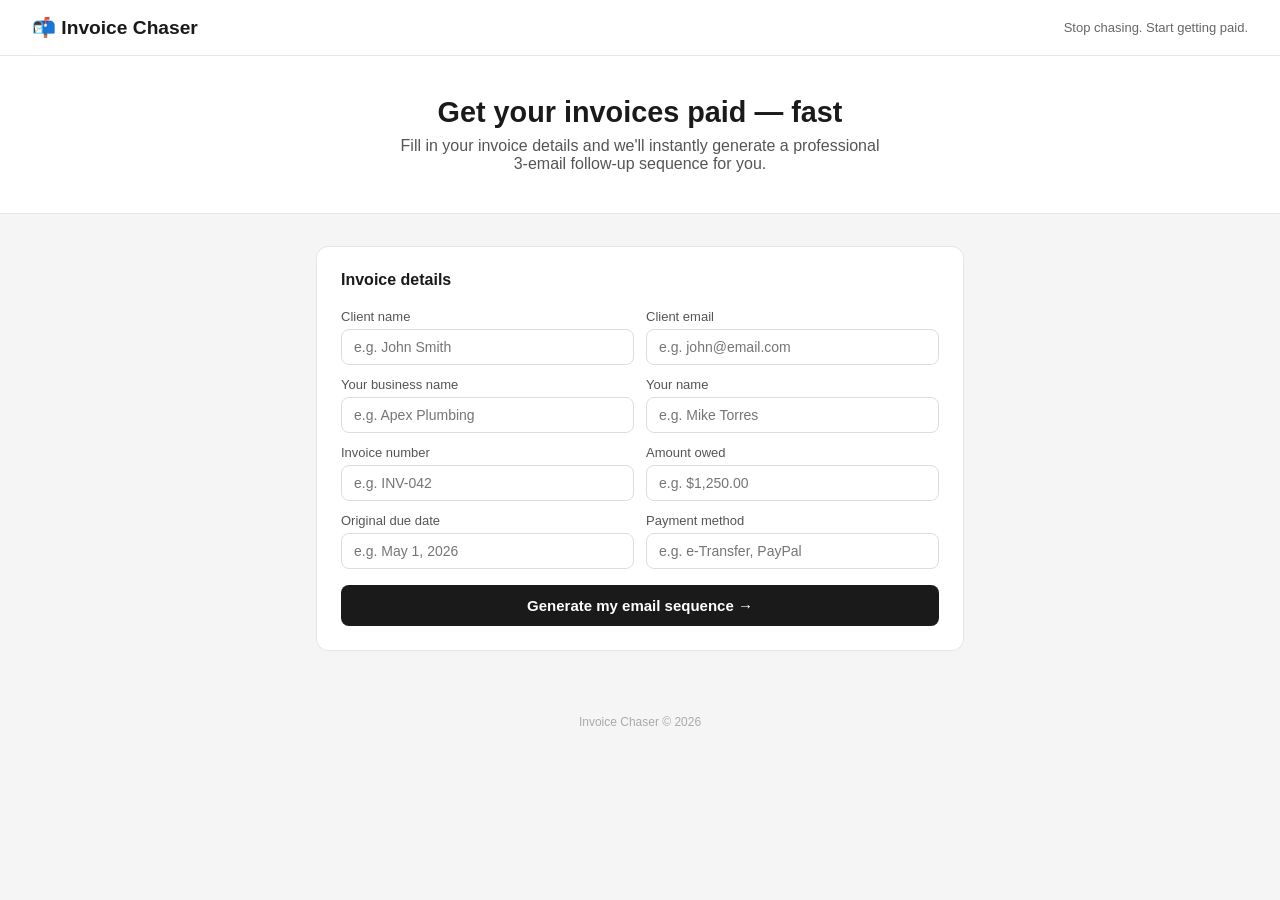
==== index.html @ e6f02ffe "Update index.html" ====
<!DOCTYPE html>
<html lang="en">
<head>
  <meta charset="UTF-8" />
  <meta name="viewport" content="width=device-width, initial-scale=1.0" />
  <title>Invoice Chaser – Get Paid Faster</title>
  <style>
    * { box-sizing: border-box; margin: 0; padding: 0; }
    body { font-family: -apple-system, BlinkMacSystemFont, 'Segoe UI', sans-serif; background: #f5f5f5; color: #1a1a1a; min-height: 100vh; }
    header { background: #fff; border-bottom: 1px solid #e5e5e5; padding: 1rem 2rem; display: flex; align-items: center; justify-content: space-between; }
    header h1 { font-size: 1.2rem; font-weight: 600; }
    header span { font-size: 13px; color: #666; }
    .hero { background: #fff; border-bottom: 1px solid #e5e5e5; padding: 2.5rem 2rem; text-align: center; }
    .hero h2 { font-size: 1.8rem; font-weight: 700; margin-bottom: 0.5rem; }
    .hero p { color: #555; font-size: 1rem; max-width: 480px; margin: 0 auto; }
    .container { max-width: 680px; margin: 2rem auto; padding: 0 1rem; }
    .card { background: #fff; border: 1px solid #e5e5e5; border-radius: 12px; padding: 1.5rem; margin-bottom: 1.5rem; }
    .card h3 { font-size: 1rem; font-weight: 600; margin-bottom: 1.25rem; }
    .grid { display: grid; grid-template-columns: 1fr 1fr; gap: 12px; }
    .field { display: flex; flex-direction: column; gap: 5px; margin-bottom: 12px; }
    .field label { font-size: 13px; color: #555; font-weight: 500; }
    .field input { padding: 9px 12px; border: 1px solid #ddd; border-radius: 8px; font-size: 14px; outline: none; transition: border 0.15s; }
    .field input:focus { border-color: #555; }
    .btn-generate { width: 100%; padding: 12px; font-size: 15px; font-weight: 600; background: #1a1a1a; color: #fff; border: none; border-radius: 8px; cursor: pointer; margin-top: 4px; transition: background 0.15s; }
    .btn-generate:hover { background: #333; }
    .tabs { display: flex; gap: 8px; margin-bottom: 1rem; }
    .tab { padding: 7px 16px; border-radius: 8px; border: 1px solid #ddd; background: #f5f5f5; font-size: 13px; cursor: pointer; color: #555; transition: all 0.15s; }
    .tab.active { background: #1a1a1a; color: #fff; border-color: #1a1a1a; font-weight: 500; }
    .badge { display: inline-block; font-size: 11px; padding: 3px 10px; border-radius: 20px; margin-bottom: 10px; font-weight: 500; }
    .badge.friendly { background: #e6f4ea; color: #2d6a3f; }
    .badge.firm { background: #fff3e0; color: #b45309; }
    .badge.final { background: #fde8e8; color: #b91c1c; }
    .email-subject { font-size: 12px; color: #777; padding-bottom: 10px; border-bottom: 1px solid #eee; margin-bottom: 10px; }
    .email-body { background: #f9f9f9; border-radius: 8px; padding: 1rem; font-size: 13.5px; line-height: 1.75; color: #1a1a1a; white-space: pre-wrap; min-height: 180px; }
    .btn-copy { margin-top: 10px; padding: 7px 16px; font-size: 13px; border: 1px solid #ddd; border-radius: 8px; background: #fff; cursor: pointer; transition: background 0.15s; }
    .btn-copy:hover { background: #f5f5f5; }
    .hidden { display: none; }
    .error { color: #b91c1c; font-size: 13px; padding: 0.75rem; background: #fde8e8; border-radius: 8px; margin-top: 8px; }
    footer { text-align: center; padding: 2rem; font-size: 12px; color: #aaa; }
    @media (max-width: 520px) { .grid { grid-template-columns: 1fr; } .hero h2 { font-size: 1.4rem; } }
  </style>
</head>
<body>

<header>
  <h1>📬 Invoice Chaser</h1>
  <span>Stop chasing. Start getting paid.</span>
</header>

<div class="hero">
  <h2>Get your invoices paid — fast</h2>
  <p>Fill in your invoice details and we'll instantly generate a professional 3-email follow-up sequence for you.</p>
</div>

<div class="container">
  <div class="card">
    <h3>Invoice details</h3>
    <div class="grid">
      <div class="field">
        <label for="clientName">Client name</label>
        <input type="text" id="clientName" placeholder="e.g. John Smith" />
      </div>
      <div class="field">
        <label for="clientEmail">Client email</label>
        <input type="email" id="clientEmail" placeholder="e.g. john@email.com" />
      </div>
    </div>
    <div class="grid">
      <div class="field">
        <label for="businessName">Your business name</label>
        <input type="text" id="businessName" placeholder="e.g. Apex Plumbing" />
      </div>
      <div class="field">
        <label for="yourName">Your name</label>
        <input type="text" id="yourName" placeholder="e.g. Mike Torres" />
      </div>
    </div>
    <div class="grid">
      <div class="field">
        <label for="invoiceNum">Invoice number</label>
        <input type="text" id="invoiceNum" placeholder="e.g. INV-042" />
      </div>
      <div class="field">
        <label for="amount">Amount owed</label>
        <input type="text" id="amount" placeholder="e.g. $1,250.00" />
      </div>
    </div>
    <div class="grid">
      <div class="field">
        <label for="dueDate">Original due date</label>
        <input type="text" id="dueDate" placeholder="e.g. May 1, 2026" />
      </div>
      <div class="field">
        <label for="payMethod">Payment method</label>
        <input type="text" id="payMethod" placeholder="e.g. e-Transfer, PayPal" />
      </div>
    </div>
    <button class="btn-generate" onclick="generateEmails()">Generate my email sequence →</button>
    <div id="errorMsg" class="error hidden"></div>
  </div>

  <div id="resultsSection" class="hidden">
    <div class="card">
      <h3>Your 3-email sequence</h3>
      <div class="tabs">
        <button class="tab active" onclick="showTab(0, this)">Email 1</button>
        <button class="tab" onclick="showTab(1, this)">Email 2</button>
        <button class="tab" onclick="showTab(2, this)">Email 3</button>
      </div>

      <div id="emailContent">
        <div id="tab0">
          <span class="badge friendly">Friendly reminder · 7 days overdue</span>
          <div class="email-subject" id="subject0"></div>
          <div class="email-body" id="body0"></div>
          <button class="btn-copy" onclick="copyEmail(0)">Copy email</button>
        </div>
        <div id="tab1" class="hidden">
          <span class="badge firm">Firm follow-up · 14 days overdue</span>
          <div class="email-subject" id="subject1"></div>
          <div class="email-body" id="body1"></div>
          <button class="btn-copy" onclick="copyEmail(1)">Copy email</button>
        </div>
        <div id="tab2" class="hidden">
          <span class="badge final">Final notice · 30 days overdue</span>
          <div class="email-subject" id="subject2"></div>
          <div class="email-body" id="body2"></div>
          <button class="btn-copy" onclick="copyEmail(2)">Copy email</button>
        </div>
      </div>
    </div>
  </div>
</div>

<footer>Invoice Chaser &copy; 2026</footer>

<script>
  function showTab(index, btn) {
    [0,1,2].forEach(i => {
      document.getElementById('tab' + i).classList.toggle('hidden', i !== index);
    });
    document.querySelectorAll('.tab').forEach((t, i) => {
      t.classList.toggle('active', i === index);
    });
  }

  function generateEmails() {
    const clientName = document.getElementById('clientName').value.trim() || 'there';
    const clientEmail = document.getElementById('clientEmail').value.trim();
    const businessName = document.getElementById('businessName').value.trim() || 'our business';
    const yourName = document.getElementById('yourName').value.trim() || 'The Team';
    const invoiceNum = document.getElementById('invoiceNum').value.trim() || 'INV-001';
    const amount = document.getElementById('amount').value.trim() || 'the outstanding amount';
    const dueDate = document.getElementById('dueDate').value.trim() || 'the due date';
    const payMethod = document.getElementById('payMethod').value.trim() || 'bank transfer or e-Transfer';

    const errorEl = document.getElementById('errorMsg');
    if (!document.getElementById('clientName').value.trim() || !document.getElementById('invoiceNum').value.trim() || !document.getElementById('amount').value.trim()) {
      errorEl.textContent = 'Please fill in at least the client name, invoice number, and amount.';
      errorEl.classList.remove('hidden');
      return;
    }
    errorEl.classList.add('hidden');

    const emails = [
      {
        subject: `Friendly reminder – Invoice ${invoiceNum} due`,
        body: `Hi ${clientName},

I hope you're doing well! I just wanted to send a quick reminder that Invoice ${invoiceNum} for ${amount}, which was due on ${dueDate}, is still outstanding.

If you've already sent payment, please disregard this message — and thank you!

If not, you can pay via ${payMethod} at your earliest convenience. Please don't hesitate to reach out if you have any questions.

Thanks so much,
${yourName}
${businessName}`
      },
      {
        subject: `Second notice – Invoice ${invoiceNum} now 14 days overdue`,
        body: `Hi ${clientName},

I'm following up on my previous email regarding Invoice ${invoiceNum} for ${amount}, which is now 14 days past due.

I understand things get busy, but I'd appreciate it if you could arrange payment at your earliest convenience. If there's an issue with the invoice or you'd like to discuss a payment plan, I'm happy to chat.

Please confirm receipt of this email and let me know when I can expect payment.

Payment can be made via ${payMethod}.

Kind regards,
${yourName}
${businessName}`
      },
      {
        subject: `Final notice – Invoice ${invoiceNum} requires immediate attention`,
        body: `Hi ${clientName},

This is a final notice regarding Invoice ${invoiceNum} for ${amount}, which is now 30 days overdue despite two previous reminders.

I require payment in full within the next 7 days. If payment is not received by then, I will have no choice but to apply a late fee and refer this matter to a collections agency.

I would much prefer to resolve this directly with you. Please contact me immediately to arrange payment via ${payMethod} or to discuss the situation.

Regards,
${yourName}
${businessName}`
      }
    ];

    document.getElementById('subject0').textContent = 'Subject: ' + emails[0].subject;
    document.getElementById('body0').textContent = emails[0].body;
    document.getElementById('subject1').textContent = 'Subject: ' + emails[1].subject;
    document.getElementById('body1').textContent = emails[1].body;
    document.getElementById('subject2').textContent = 'Subject: ' + emails[2].subject;
    document.getElementById('body2').textContent = emails[2].body;

    document.getElementById('resultsSection').classList.remove('hidden');
    showTab(0, document.querySelectorAll('.tab')[0]);
  }

  function copyEmail(index) {
    const subject = document.getElementById('subject' + index).textContent;
    const body = document.getElementById('body' + index).textContent;
    navigator.clipboard.writeText(subject + '\n\n' + body);
    const btns = document.querySelectorAll('.btn-copy');
    btns[index].textContent = 'Copied!';
    setTimeout(() => { btns[index].textContent = 'Copy email'; }, 2000);
  }
</script>
</body>
</html>
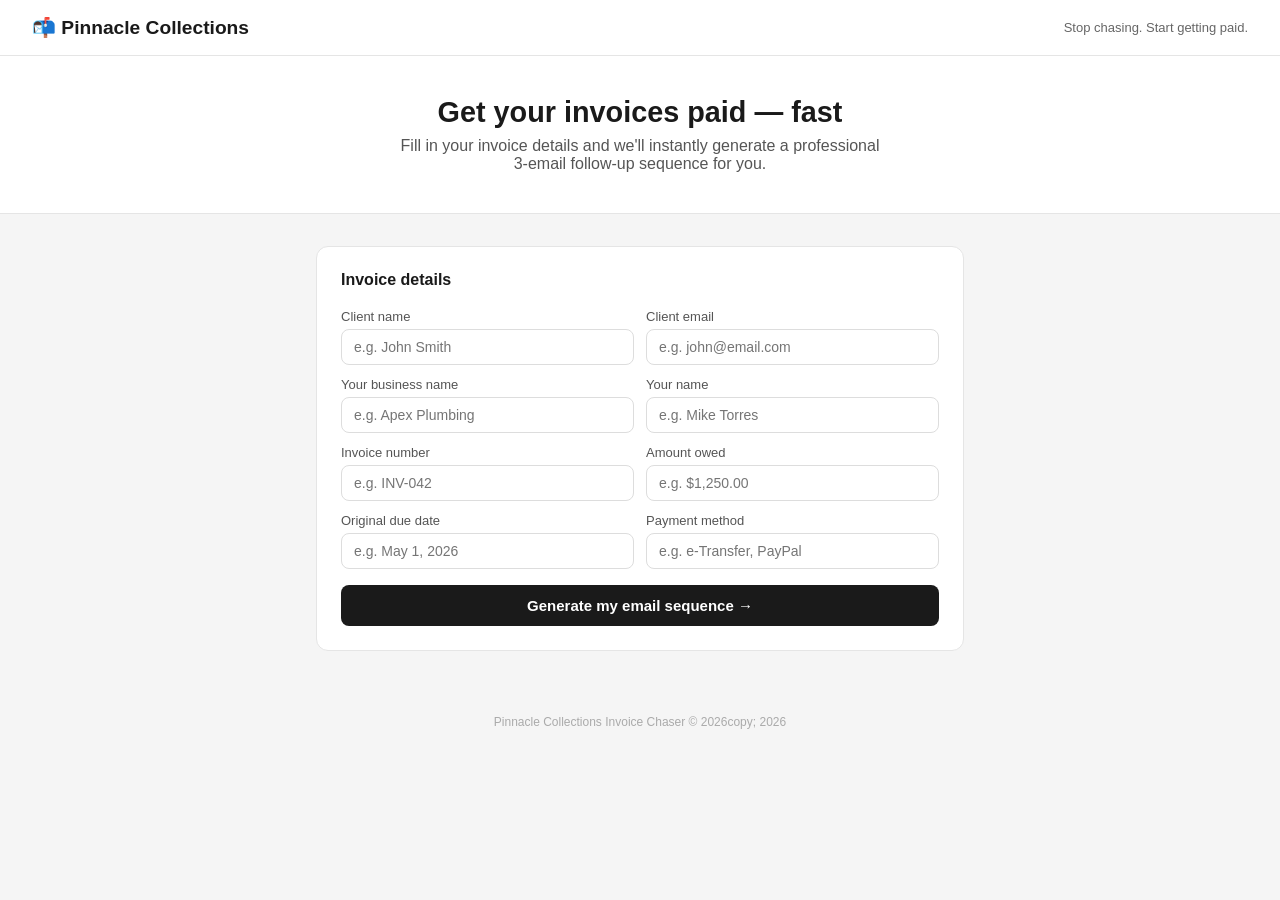
==== commit 73e5193b: "Update index.html" ====
--- a/index.html
+++ b/index.html
@@ -3,7 +3,7 @@
 <head>
   <meta charset="UTF-8" />
   <meta name="viewport" content="width=device-width, initial-scale=1.0" />
-  <title>Invoice Chaser – Get Paid Faster</title>
+  <title>Pinnacle Collections – Invoice Chaser</title>
   <style>
     * { box-sizing: border-box; margin: 0; padding: 0; }
     body { font-family: -apple-system, BlinkMacSystemFont, 'Segoe UI', sans-serif; background: #f5f5f5; color: #1a1a1a; min-height: 100vh; }
@@ -43,7 +43,7 @@
 <body>
 
 <header>
-  <h1>📬 Invoice Chaser</h1>
+  <h1>📬 Pinnacle Collections</h1>
   <span>Stop chasing. Start getting paid.</span>
 </header>
 
@@ -132,7 +132,7 @@
   </div>
 </div>
 
-<footer>Invoice Chaser &copy; 2026</footer>
+<footer>Pinnacle Collections Invoice Chaser &copy; 2026copy; 2026</footer>
 
 <script>
   function showTab(index, btn) {
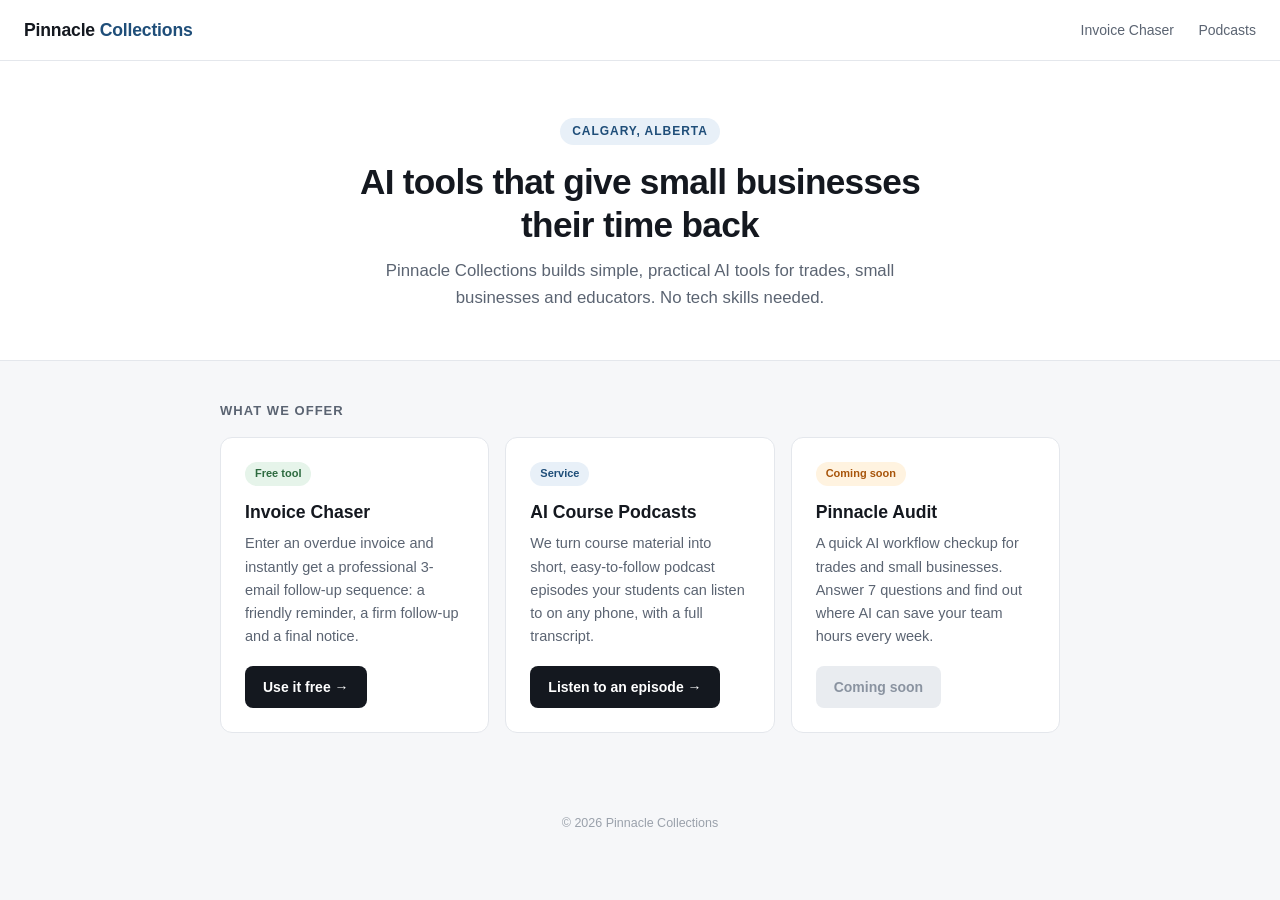
==== commit a731188f: "Turn site into Pinnacle Collections homepage with Invoice Chaser and EMR podcast pages Co-Authored-B" ====
--- a/index.html
+++ b/index.html
@@ -3,231 +3,51 @@
 <head>
   <meta charset="UTF-8" />
   <meta name="viewport" content="width=device-width, initial-scale=1.0" />
-  <title>Pinnacle Collections – Invoice Chaser</title>
-  <style>
-    * { box-sizing: border-box; margin: 0; padding: 0; }
-    body { font-family: -apple-system, BlinkMacSystemFont, 'Segoe UI', sans-serif; background: #f5f5f5; color: #1a1a1a; min-height: 100vh; }
-    header { background: #fff; border-bottom: 1px solid #e5e5e5; padding: 1rem 2rem; display: flex; align-items: center; justify-content: space-between; }
-    header h1 { font-size: 1.2rem; font-weight: 600; }
-    header span { font-size: 13px; color: #666; }
-    .hero { background: #fff; border-bottom: 1px solid #e5e5e5; padding: 2.5rem 2rem; text-align: center; }
-    .hero h2 { font-size: 1.8rem; font-weight: 700; margin-bottom: 0.5rem; }
-    .hero p { color: #555; font-size: 1rem; max-width: 480px; margin: 0 auto; }
-    .container { max-width: 680px; margin: 2rem auto; padding: 0 1rem; }
-    .card { background: #fff; border: 1px solid #e5e5e5; border-radius: 12px; padding: 1.5rem; margin-bottom: 1.5rem; }
-    .card h3 { font-size: 1rem; font-weight: 600; margin-bottom: 1.25rem; }
-    .grid { display: grid; grid-template-columns: 1fr 1fr; gap: 12px; }
-    .field { display: flex; flex-direction: column; gap: 5px; margin-bottom: 12px; }
-    .field label { font-size: 13px; color: #555; font-weight: 500; }
-    .field input { padding: 9px 12px; border: 1px solid #ddd; border-radius: 8px; font-size: 14px; outline: none; transition: border 0.15s; }
-    .field input:focus { border-color: #555; }
-    .btn-generate { width: 100%; padding: 12px; font-size: 15px; font-weight: 600; background: #1a1a1a; color: #fff; border: none; border-radius: 8px; cursor: pointer; margin-top: 4px; transition: background 0.15s; }
-    .btn-generate:hover { background: #333; }
-    .tabs { display: flex; gap: 8px; margin-bottom: 1rem; }
-    .tab { padding: 7px 16px; border-radius: 8px; border: 1px solid #ddd; background: #f5f5f5; font-size: 13px; cursor: pointer; color: #555; transition: all 0.15s; }
-    .tab.active { background: #1a1a1a; color: #fff; border-color: #1a1a1a; font-weight: 500; }
-    .badge { display: inline-block; font-size: 11px; padding: 3px 10px; border-radius: 20px; margin-bottom: 10px; font-weight: 500; }
-    .badge.friendly { background: #e6f4ea; color: #2d6a3f; }
-    .badge.firm { background: #fff3e0; color: #b45309; }
-    .badge.final { background: #fde8e8; color: #b91c1c; }
-    .email-subject { font-size: 12px; color: #777; padding-bottom: 10px; border-bottom: 1px solid #eee; margin-bottom: 10px; }
-    .email-body { background: #f9f9f9; border-radius: 8px; padding: 1rem; font-size: 13.5px; line-height: 1.75; color: #1a1a1a; white-space: pre-wrap; min-height: 180px; }
-    .btn-copy { margin-top: 10px; padding: 7px 16px; font-size: 13px; border: 1px solid #ddd; border-radius: 8px; background: #fff; cursor: pointer; transition: background 0.15s; }
-    .btn-copy:hover { background: #f5f5f5; }
-    .hidden { display: none; }
-    .error { color: #b91c1c; font-size: 13px; padding: 0.75rem; background: #fde8e8; border-radius: 8px; margin-top: 8px; }
-    footer { text-align: center; padding: 2rem; font-size: 12px; color: #aaa; }
-    @media (max-width: 520px) { .grid { grid-template-columns: 1fr; } .hero h2 { font-size: 1.4rem; } }
-  </style>
+  <title>Pinnacle Collections – AI tools for small businesses</title>
+  <meta name="description" content="Pinnacle Collections builds simple AI tools and AI-produced content for small businesses, trades and educators." />
+  <link rel="stylesheet" href="/style.css" />
 </head>
 <body>
 
 <header>
-  <h1>📬 Pinnacle Collections</h1>
-  <span>Stop chasing. Start getting paid.</span>
+  <a class="brand" href="/">Pinnacle <span>Collections</span></a>
+  <nav>
+    <a href="/invoice-chaser.html">Invoice Chaser</a>
+    <a href="/podcasts/">Podcasts</a>
+  </nav>
 </header>
 
-<div class="hero">
-  <h2>Get your invoices paid — fast</h2>
-  <p>Fill in your invoice details and we'll instantly generate a professional 3-email follow-up sequence for you.</p>
-</div>
+<section class="hero">
+  <span class="eyebrow">Calgary, Alberta</span>
+  <h1>AI tools that give small businesses their time back</h1>
+  <p>Pinnacle Collections builds simple, practical AI tools for trades, small businesses and educators. No tech skills needed.</p>
+</section>
 
-<div class="container">
-  <div class="card">
-    <h3>Invoice details</h3>
-    <div class="grid">
-      <div class="field">
-        <label for="clientName">Client name</label>
-        <input type="text" id="clientName" placeholder="e.g. John Smith" />
-      </div>
-      <div class="field">
-        <label for="clientEmail">Client email</label>
-        <input type="email" id="clientEmail" placeholder="e.g. john@email.com" />
-      </div>
+<main class="container">
+  <p class="section-title">What we offer</p>
+  <div class="cards">
+    <div class="card">
+      <span class="tag free">Free tool</span>
+      <h2>Invoice Chaser</h2>
+      <p>Enter an overdue invoice and instantly get a professional 3-email follow-up sequence: a friendly reminder, a firm follow-up and a final notice.</p>
+      <a class="btn" href="/invoice-chaser.html">Use it free &rarr;</a>
     </div>
-    <div class="grid">
-      <div class="field">
-        <label for="businessName">Your business name</label>
-        <input type="text" id="businessName" placeholder="e.g. Apex Plumbing" />
-      </div>
-      <div class="field">
-        <label for="yourName">Your name</label>
-        <input type="text" id="yourName" placeholder="e.g. Mike Torres" />
-      </div>
+    <div class="card">
+      <span class="tag service">Service</span>
+      <h2>AI Course Podcasts</h2>
+      <p>We turn course material into short, easy-to-follow podcast episodes your students can listen to on any phone, with a full transcript.</p>
+      <a class="btn" href="/podcasts/">Listen to an episode &rarr;</a>
     </div>
-    <div class="grid">
-      <div class="field">
-        <label for="invoiceNum">Invoice number</label>
-        <input type="text" id="invoiceNum" placeholder="e.g. INV-042" />
-      </div>
-      <div class="field">
-        <label for="amount">Amount owed</label>
-        <input type="text" id="amount" placeholder="e.g. $1,250.00" />
-      </div>
-    </div>
-    <div class="grid">
-      <div class="field">
-        <label for="dueDate">Original due date</label>
-        <input type="text" id="dueDate" placeholder="e.g. May 1, 2026" />
-      </div>
-      <div class="field">
-        <label for="payMethod">Payment method</label>
-        <input type="text" id="payMethod" placeholder="e.g. e-Transfer, PayPal" />
-      </div>
-    </div>
-    <button class="btn-generate" onclick="generateEmails()">Generate my email sequence →</button>
-    <div id="errorMsg" class="error hidden"></div>
-  </div>
-
-  <div id="resultsSection" class="hidden">
     <div class="card">
-      <h3>Your 3-email sequence</h3>
-      <div class="tabs">
-        <button class="tab active" onclick="showTab(0, this)">Email 1</button>
-        <button class="tab" onclick="showTab(1, this)">Email 2</button>
-        <button class="tab" onclick="showTab(2, this)">Email 3</button>
-      </div>
-
-      <div id="emailContent">
-        <div id="tab0">
-          <span class="badge friendly">Friendly reminder · 7 days overdue</span>
-          <div class="email-subject" id="subject0"></div>
-          <div class="email-body" id="body0"></div>
-          <button class="btn-copy" onclick="copyEmail(0)">Copy email</button>
-        </div>
-        <div id="tab1" class="hidden">
-          <span class="badge firm">Firm follow-up · 14 days overdue</span>
-          <div class="email-subject" id="subject1"></div>
-          <div class="email-body" id="body1"></div>
-          <button class="btn-copy" onclick="copyEmail(1)">Copy email</button>
-        </div>
-        <div id="tab2" class="hidden">
-          <span class="badge final">Final notice · 30 days overdue</span>
-          <div class="email-subject" id="subject2"></div>
-          <div class="email-body" id="body2"></div>
-          <button class="btn-copy" onclick="copyEmail(2)">Copy email</button>
-        </div>
-      </div>
+      <span class="tag soon">Coming soon</span>
+      <h2>Pinnacle Audit</h2>
+      <p>A quick AI workflow checkup for trades and small businesses. Answer 7 questions and find out where AI can save your team hours every week.</p>
+      <span class="btn disabled">Coming soon</span>
     </div>
   </div>
-</div>
+</main>
 
-<footer>Pinnacle Collections Invoice Chaser &copy; 2026copy; 2026</footer>
+<footer>&copy; 2026 Pinnacle Collections</footer>
 
-<script>
-  function showTab(index, btn) {
-    [0,1,2].forEach(i => {
-      document.getElementById('tab' + i).classList.toggle('hidden', i !== index);
-    });
-    document.querySelectorAll('.tab').forEach((t, i) => {
-      t.classList.toggle('active', i === index);
-    });
-  }
-
-  function generateEmails() {
-    const clientName = document.getElementById('clientName').value.trim() || 'there';
-    const clientEmail = document.getElementById('clientEmail').value.trim();
-    const businessName = document.getElementById('businessName').value.trim() || 'our business';
-    const yourName = document.getElementById('yourName').value.trim() || 'The Team';
-    const invoiceNum = document.getElementById('invoiceNum').value.trim() || 'INV-001';
-    const amount = document.getElementById('amount').value.trim() || 'the outstanding amount';
-    const dueDate = document.getElementById('dueDate').value.trim() || 'the due date';
-    const payMethod = document.getElementById('payMethod').value.trim() || 'bank transfer or e-Transfer';
-
-    const errorEl = document.getElementById('errorMsg');
-    if (!document.getElementById('clientName').value.trim() || !document.getElementById('invoiceNum').value.trim() || !document.getElementById('amount').value.trim()) {
-      errorEl.textContent = 'Please fill in at least the client name, invoice number, and amount.';
-      errorEl.classList.remove('hidden');
-      return;
-    }
-    errorEl.classList.add('hidden');
-
-    const emails = [
-      {
-        subject: `Friendly reminder – Invoice ${invoiceNum} due`,
-        body: `Hi ${clientName},
-
-I hope you're doing well! I just wanted to send a quick reminder that Invoice ${invoiceNum} for ${amount}, which was due on ${dueDate}, is still outstanding.
-
-If you've already sent payment, please disregard this message — and thank you!
-
-If not, you can pay via ${payMethod} at your earliest convenience. Please don't hesitate to reach out if you have any questions.
-
-Thanks so much,
-${yourName}
-${businessName}`
-      },
-      {
-        subject: `Second notice – Invoice ${invoiceNum} now 14 days overdue`,
-        body: `Hi ${clientName},
-
-I'm following up on my previous email regarding Invoice ${invoiceNum} for ${amount}, which is now 14 days past due.
-
-I understand things get busy, but I'd appreciate it if you could arrange payment at your earliest convenience. If there's an issue with the invoice or you'd like to discuss a payment plan, I'm happy to chat.
-
-Please confirm receipt of this email and let me know when I can expect payment.
-
-Payment can be made via ${payMethod}.
-
-Kind regards,
-${yourName}
-${businessName}`
-      },
-      {
-        subject: `Final notice – Invoice ${invoiceNum} requires immediate attention`,
-        body: `Hi ${clientName},
-
-This is a final notice regarding Invoice ${invoiceNum} for ${amount}, which is now 30 days overdue despite two previous reminders.
-
-I require payment in full within the next 7 days. If payment is not received by then, I will have no choice but to apply a late fee and refer this matter to a collections agency.
-
-I would much prefer to resolve this directly with you. Please contact me immediately to arrange payment via ${payMethod} or to discuss the situation.
-
-Regards,
-${yourName}
-${businessName}`
-      }
-    ];
-
-    document.getElementById('subject0').textContent = 'Subject: ' + emails[0].subject;
-    document.getElementById('body0').textContent = emails[0].body;
-    document.getElementById('subject1').textContent = 'Subject: ' + emails[1].subject;
-    document.getElementById('body1').textContent = emails[1].body;
-    document.getElementById('subject2').textContent = 'Subject: ' + emails[2].subject;
-    document.getElementById('body2').textContent = emails[2].body;
-
-    document.getElementById('resultsSection').classList.remove('hidden');
-    showTab(0, document.querySelectorAll('.tab')[0]);
-  }
-
-  function copyEmail(index) {
-    const subject = document.getElementById('subject' + index).textContent;
-    const body = document.getElementById('body' + index).textContent;
-    navigator.clipboard.writeText(subject + '\n\n' + body);
-    const btns = document.querySelectorAll('.btn-copy');
-    btns[index].textContent = 'Copied!';
-    setTimeout(() => { btns[index].textContent = 'Copy email'; }, 2000);
-  }
-</script>
 </body>
 </html>
--- a/style.css
+++ b/style.css
@@ -0,0 +1,40 @@
+* { box-sizing: border-box; margin: 0; padding: 0; }
+:root { --ink: #14181f; --muted: #5b6472; --line: #e4e7ec; --bg: #f6f7f9; --accent: #1f4e79; --accent-soft: #e8f0f8; }
+body { font-family: -apple-system, BlinkMacSystemFont, 'Segoe UI', Roboto, sans-serif; background: var(--bg); color: var(--ink); line-height: 1.6; }
+a { color: var(--accent); }
+header { background: #fff; border-bottom: 1px solid var(--line); padding: 1rem 1.5rem; display: flex; align-items: center; justify-content: space-between; }
+header .brand { font-weight: 700; font-size: 1.1rem; color: var(--ink); text-decoration: none; letter-spacing: -0.01em; }
+header .brand span { color: var(--accent); }
+header nav a { font-size: 14px; color: var(--muted); text-decoration: none; margin-left: 1.25rem; }
+header nav a:hover { color: var(--ink); }
+.hero { background: #fff; border-bottom: 1px solid var(--line); padding: 3.5rem 1.5rem 3rem; text-align: center; }
+.hero .eyebrow { display: inline-block; font-size: 12px; font-weight: 600; letter-spacing: .08em; text-transform: uppercase; color: var(--accent); background: var(--accent-soft); padding: 4px 12px; border-radius: 20px; margin-bottom: 1rem; }
+.hero h1 { font-size: 2.2rem; line-height: 1.2; letter-spacing: -0.02em; max-width: 640px; margin: 0 auto .75rem; }
+.hero p { color: var(--muted); max-width: 540px; margin: 0 auto; font-size: 1.05rem; }
+.container { max-width: 880px; margin: 2.5rem auto; padding: 0 1.25rem; }
+.narrow { max-width: 720px; }
+.section-title { font-size: 13px; font-weight: 600; text-transform: uppercase; letter-spacing: .08em; color: var(--muted); margin: 0 0 1rem; }
+.cards { display: grid; grid-template-columns: repeat(auto-fit, minmax(240px, 1fr)); gap: 16px; }
+.card { background: #fff; border: 1px solid var(--line); border-radius: 12px; padding: 1.5rem; display: flex; flex-direction: column; margin-bottom: 1.25rem; }
+.cards .card { margin-bottom: 0; }
+.card h2, .card h3 { font-size: 1.1rem; margin-bottom: .4rem; }
+.card p { color: var(--muted); font-size: 14.5px; flex: 1; }
+.tag { align-self: flex-start; font-size: 11px; font-weight: 600; padding: 3px 10px; border-radius: 20px; margin-bottom: .75rem; }
+.tag.free { background: #e6f4ea; color: #2d6a3f; }
+.tag.soon { background: #fff3e0; color: #a8550b; }
+.tag.service { background: var(--accent-soft); color: var(--accent); }
+.btn { display: inline-block; margin-top: 1.1rem; padding: 10px 18px; background: var(--ink); color: #fff; border-radius: 8px; text-decoration: none; font-size: 14px; font-weight: 600; align-self: flex-start; }
+.btn:hover { background: #2c3440; }
+.btn.ghost { background: #fff; color: var(--ink); border: 1px solid var(--line); }
+.btn.disabled { background: #e9ecf0; color: #8a93a0; pointer-events: none; }
+audio { width: 100%; margin-top: .5rem; }
+.keypoints { list-style: none; }
+.keypoints li { padding: .7rem 0; border-bottom: 1px solid var(--line); font-size: 15px; }
+.keypoints li:last-child { border-bottom: 0; }
+.keypoints strong { color: var(--accent); }
+.notice { background: #fff8e6; border: 1px solid #f3dfa8; border-radius: 10px; padding: 1rem 1.25rem; font-size: 13.5px; color: #6b5414; }
+details summary { cursor: pointer; font-weight: 600; }
+.transcript { white-space: pre-wrap; font-size: 14px; color: #333; margin-top: 1rem; max-height: 480px; overflow-y: auto; background: var(--bg); padding: 1rem; border-radius: 8px; }
+.meta { font-size: 13px; color: var(--muted); margin-bottom: .75rem; }
+footer { text-align: center; padding: 2.5rem 1rem; font-size: 12.5px; color: #9aa1ab; }
+@media (max-width: 560px) { .hero h1 { font-size: 1.65rem; } header nav a { margin-left: .8rem; } }
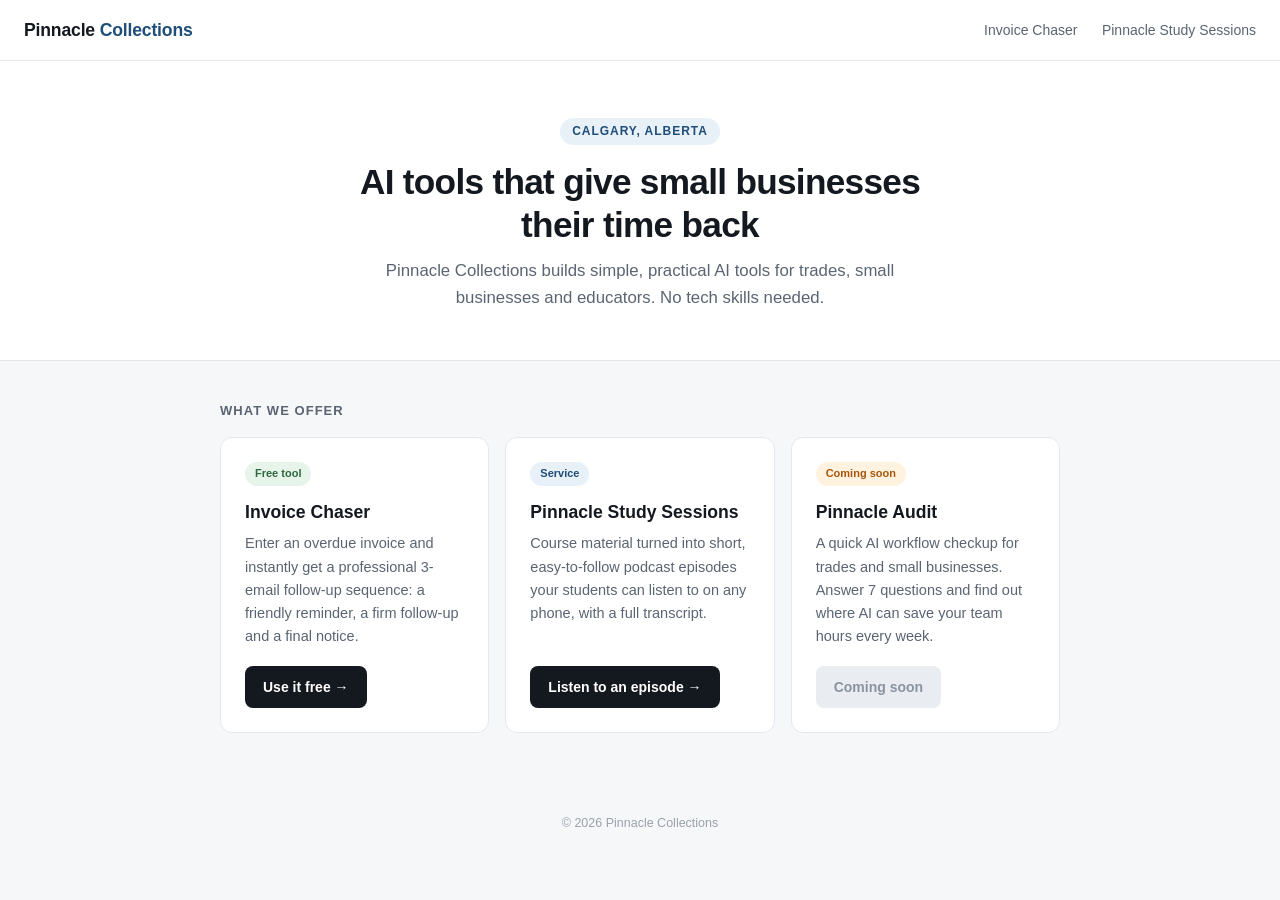
==== commit e69e21cd: "Rename podcast to Pinnacle Study Sessions Co-Authored-By: Claude Opus 5.5 <noreply@anthropic.com> Cl" ====
--- a/index.html
+++ b/index.html
@@ -13,7 +13,7 @@
   <a class="brand" href="/">Pinnacle <span>Collections</span></a>
   <nav>
     <a href="/invoice-chaser.html">Invoice Chaser</a>
-    <a href="/podcasts/">Podcasts</a>
+    <a href="/podcasts/">Pinnacle Study Sessions</a>
   </nav>
 </header>
 
@@ -34,8 +34,8 @@
     </div>
     <div class="card">
       <span class="tag service">Service</span>
-      <h2>AI Course Podcasts</h2>
-      <p>We turn course material into short, easy-to-follow podcast episodes your students can listen to on any phone, with a full transcript.</p>
+      <h2>Pinnacle Study Sessions</h2>
+      <p>Course material turned into short, easy-to-follow podcast episodes your students can listen to on any phone, with a full transcript.</p>
       <a class="btn" href="/podcasts/">Listen to an episode &rarr;</a>
     </div>
     <div class="card">
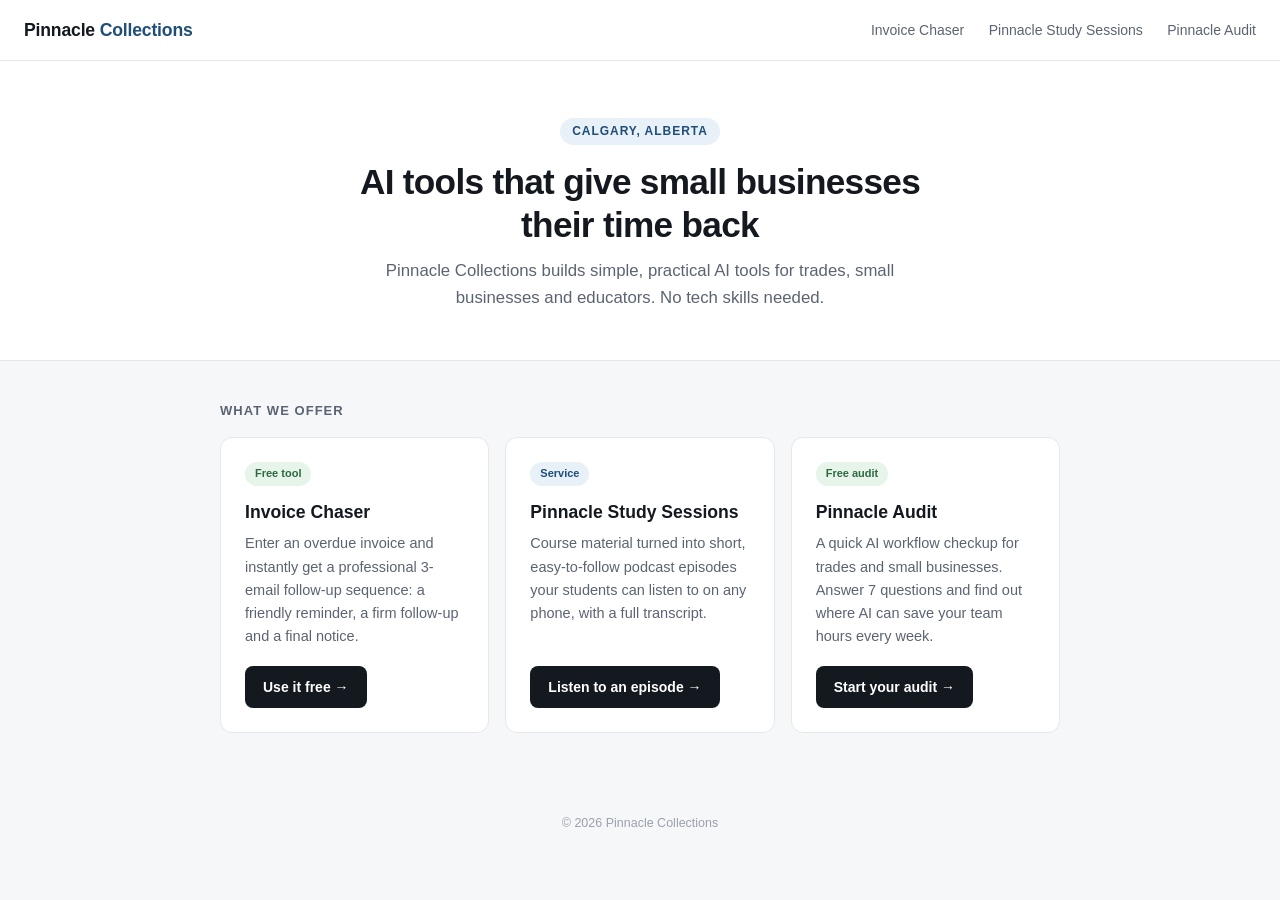
==== commit 07d73bd1: "Link Pinnacle Audit from homepage Co-Authored-By: Claude Opus 5.5 <noreply@anthropic.com> Claude-Ses" ====
--- a/index.html
+++ b/index.html
@@ -14,6 +14,7 @@
   <nav>
     <a href="/invoice-chaser.html">Invoice Chaser</a>
     <a href="/podcasts/">Pinnacle Study Sessions</a>
+    <a href="https://pinnacle-audit.vercel.app">Pinnacle Audit</a>
   </nav>
 </header>
 
@@ -39,10 +40,10 @@
       <a class="btn" href="/podcasts/">Listen to an episode &rarr;</a>
     </div>
     <div class="card">
-      <span class="tag soon">Coming soon</span>
+      <span class="tag free">Free audit</span>
       <h2>Pinnacle Audit</h2>
       <p>A quick AI workflow checkup for trades and small businesses. Answer 7 questions and find out where AI can save your team hours every week.</p>
-      <span class="btn disabled">Coming soon</span>
+      <a class="btn" href="https://pinnacle-audit.vercel.app">Start your audit &rarr;</a>
     </div>
   </div>
 </main>
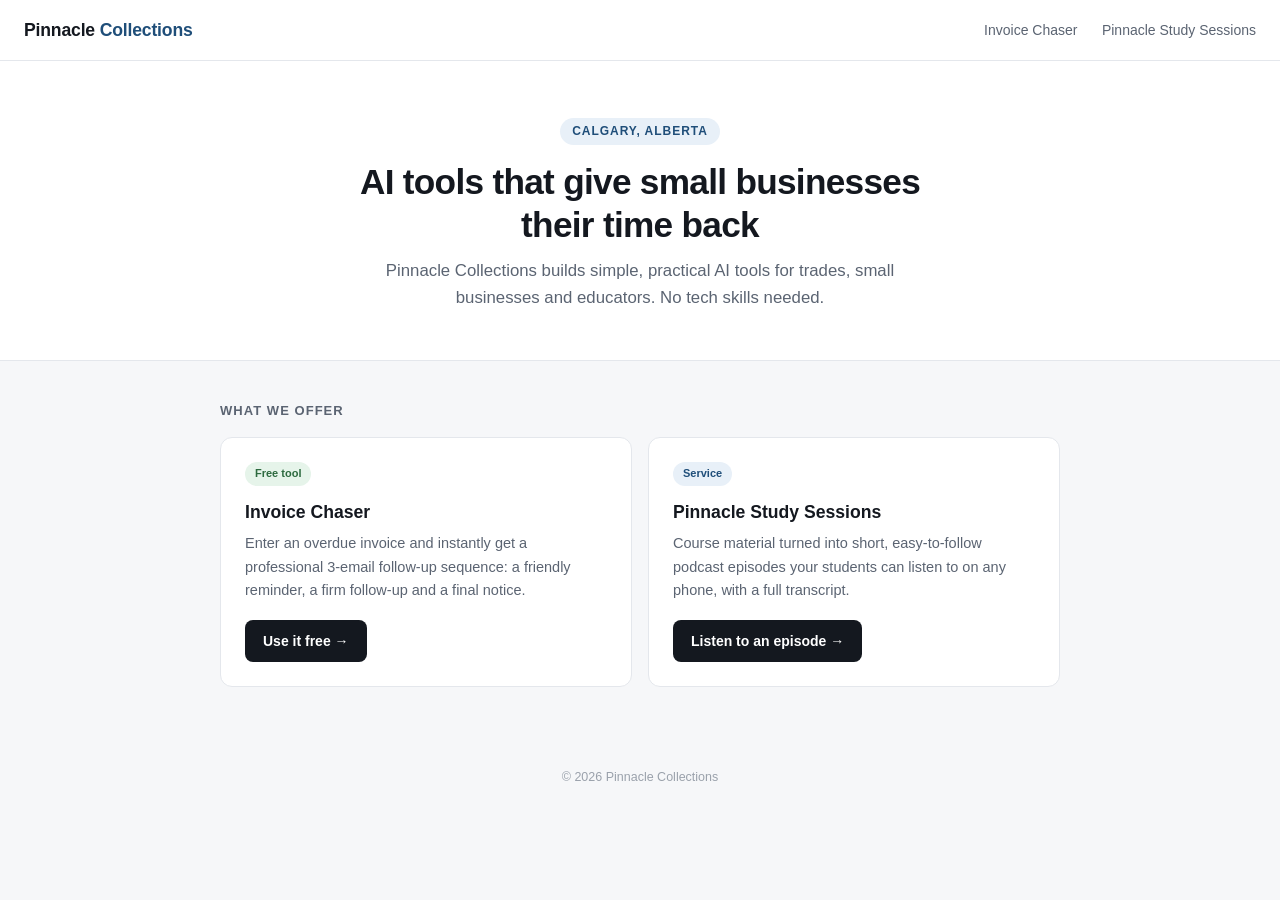
==== commit ae58db6f: "Remove Pinnacle Audit from the site Co-Authored-By: Claude Opus 5.5 <noreply@anthropic.com> Claude-S" ====
--- a/index.html
+++ b/index.html
@@ -14,7 +14,6 @@
   <nav>
     <a href="/invoice-chaser.html">Invoice Chaser</a>
     <a href="/podcasts/">Pinnacle Study Sessions</a>
-    <a href="https://pinnacle-audit.vercel.app">Pinnacle Audit</a>
   </nav>
 </header>
 
@@ -39,12 +38,6 @@
       <p>Course material turned into short, easy-to-follow podcast episodes your students can listen to on any phone, with a full transcript.</p>
       <a class="btn" href="/podcasts/">Listen to an episode &rarr;</a>
     </div>
-    <div class="card">
-      <span class="tag free">Free audit</span>
-      <h2>Pinnacle Audit</h2>
-      <p>A quick AI workflow checkup for trades and small businesses. Answer 7 questions and find out where AI can save your team hours every week.</p>
-      <a class="btn" href="https://pinnacle-audit.vercel.app">Start your audit &rarr;</a>
-    </div>
   </div>
 </main>
 
--- a/style.css
+++ b/style.css
@@ -14,7 +14,7 @@
 .container { max-width: 880px; margin: 2.5rem auto; padding: 0 1.25rem; }
 .narrow { max-width: 720px; }
 .section-title { font-size: 13px; font-weight: 600; text-transform: uppercase; letter-spacing: .08em; color: var(--muted); margin: 0 0 1rem; }
-.cards { display: grid; grid-template-columns: repeat(auto-fit, minmax(240px, 1fr)); gap: 16px; }
+.cards { display: grid; grid-template-columns: repeat(auto-fit, minmax(260px, 1fr)); gap: 16px; }
 .card { background: #fff; border: 1px solid var(--line); border-radius: 12px; padding: 1.5rem; display: flex; flex-direction: column; margin-bottom: 1.25rem; }
 .cards .card { margin-bottom: 0; }
 .card h2, .card h3 { font-size: 1.1rem; margin-bottom: .4rem; }
@@ -37,4 +37,4 @@
 .transcript { white-space: pre-wrap; font-size: 14px; color: #333; margin-top: 1rem; max-height: 480px; overflow-y: auto; background: var(--bg); padding: 1rem; border-radius: 8px; }
 .meta { font-size: 13px; color: var(--muted); margin-bottom: .75rem; }
 footer { text-align: center; padding: 2.5rem 1rem; font-size: 12.5px; color: #9aa1ab; }
-@media (max-width: 560px) { .hero h1 { font-size: 1.65rem; } header nav a { margin-left: .8rem; } }
+@media (max-width: 560px) { .hero h1 { font-size: 1.65rem; } header { flex-direction: column; align-items: flex-start; gap: .5rem; } header nav a { margin: 0 1rem 0 0; font-size: 13px; } }
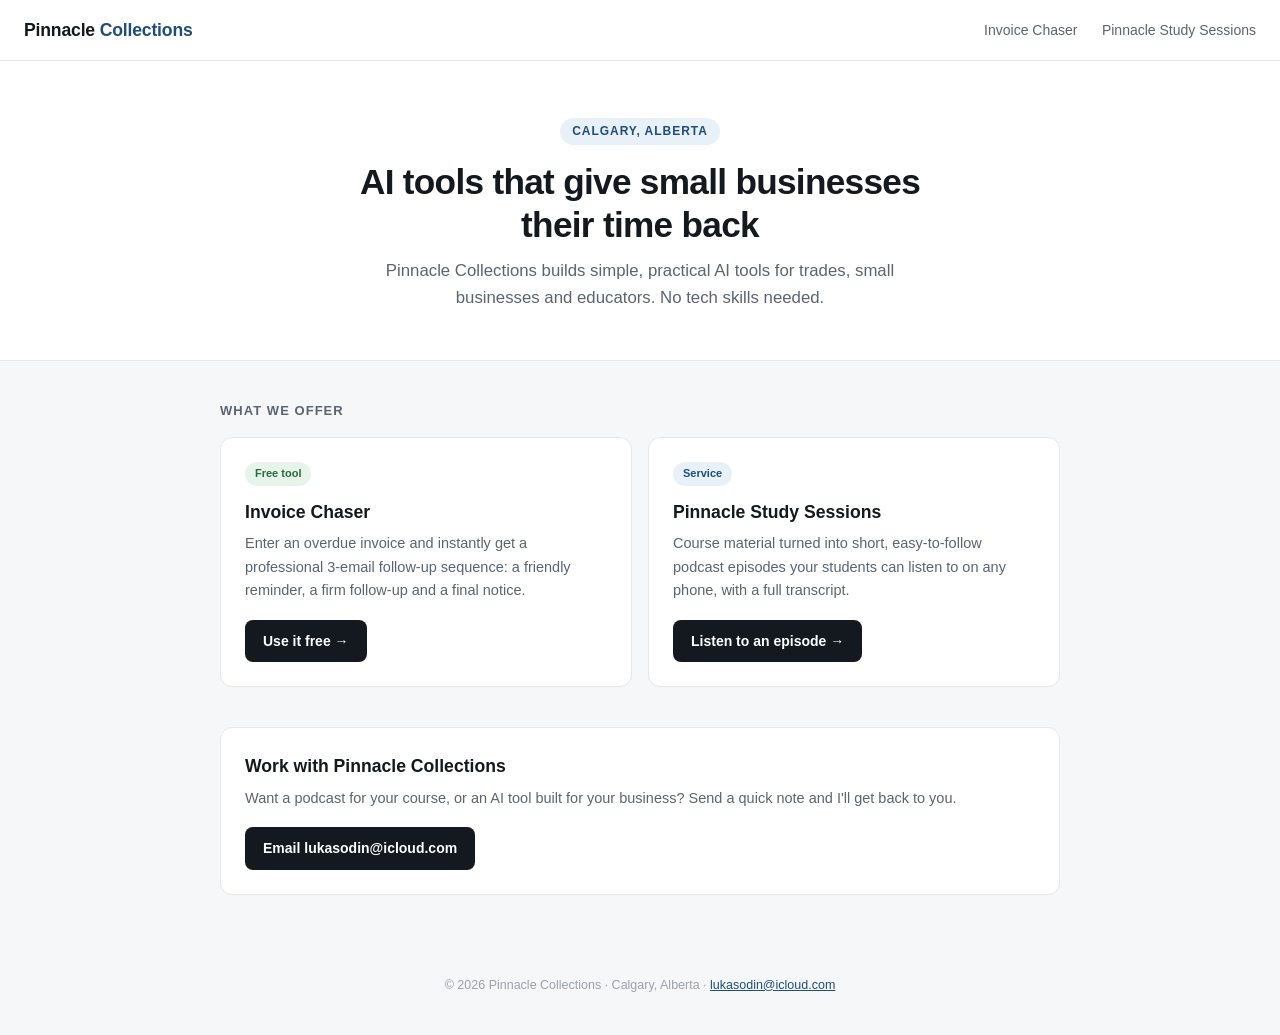
==== commit 1e11e419: "Add contact email, link previews and site icon Co-Authored-By: Claude Opus 5.5 <noreply@anthropic.co" ====
--- a/index.html
+++ b/index.html
@@ -6,6 +6,16 @@
   <title>Pinnacle Collections – AI tools for small businesses</title>
   <meta name="description" content="Pinnacle Collections builds simple AI tools and AI-produced content for small businesses, trades and educators." />
   <link rel="stylesheet" href="/style.css" />
+  <link rel="icon" href="/img/icon.svg" type="image/svg+xml" />
+  <link rel="icon" href="/img/icon-32.png" sizes="32x32" type="image/png" />
+  <link rel="apple-touch-icon" href="/img/icon-180.png" />
+  <meta property="og:type" content="website" />
+  <meta property="og:site_name" content="Pinnacle Collections" />
+  <meta property="og:title" content="Pinnacle Collections" />
+  <meta property="og:description" content="Simple AI tools for small businesses, trades and educators in Calgary." />
+  <meta property="og:url" content="https://pinnacle-collections.vercel.app/" />
+  <meta property="og:image" content="https://pinnacle-collections.vercel.app/img/og-home.png" />
+  <meta name="twitter:card" content="summary_large_image" />
 </head>
 <body>
 
@@ -41,7 +51,15 @@
   </div>
 </main>
 
-<footer>&copy; 2026 Pinnacle Collections</footer>
+<section class="container">
+  <div class="card contact">
+    <h2>Work with Pinnacle Collections</h2>
+    <p>Want a podcast for your course, or an AI tool built for your business? Send a quick note and I'll get back to you.</p>
+    <a class="btn" href="mailto:lukasodin@icloud.com?subject=Pinnacle%20Collections%20enquiry">Email lukasodin@icloud.com</a>
+  </div>
+</section>
+
+<footer>&copy; 2026 Pinnacle Collections &middot; Calgary, Alberta &middot; <a href="mailto:lukasodin@icloud.com">lukasodin@icloud.com</a></footer>
 
 </body>
 </html>
